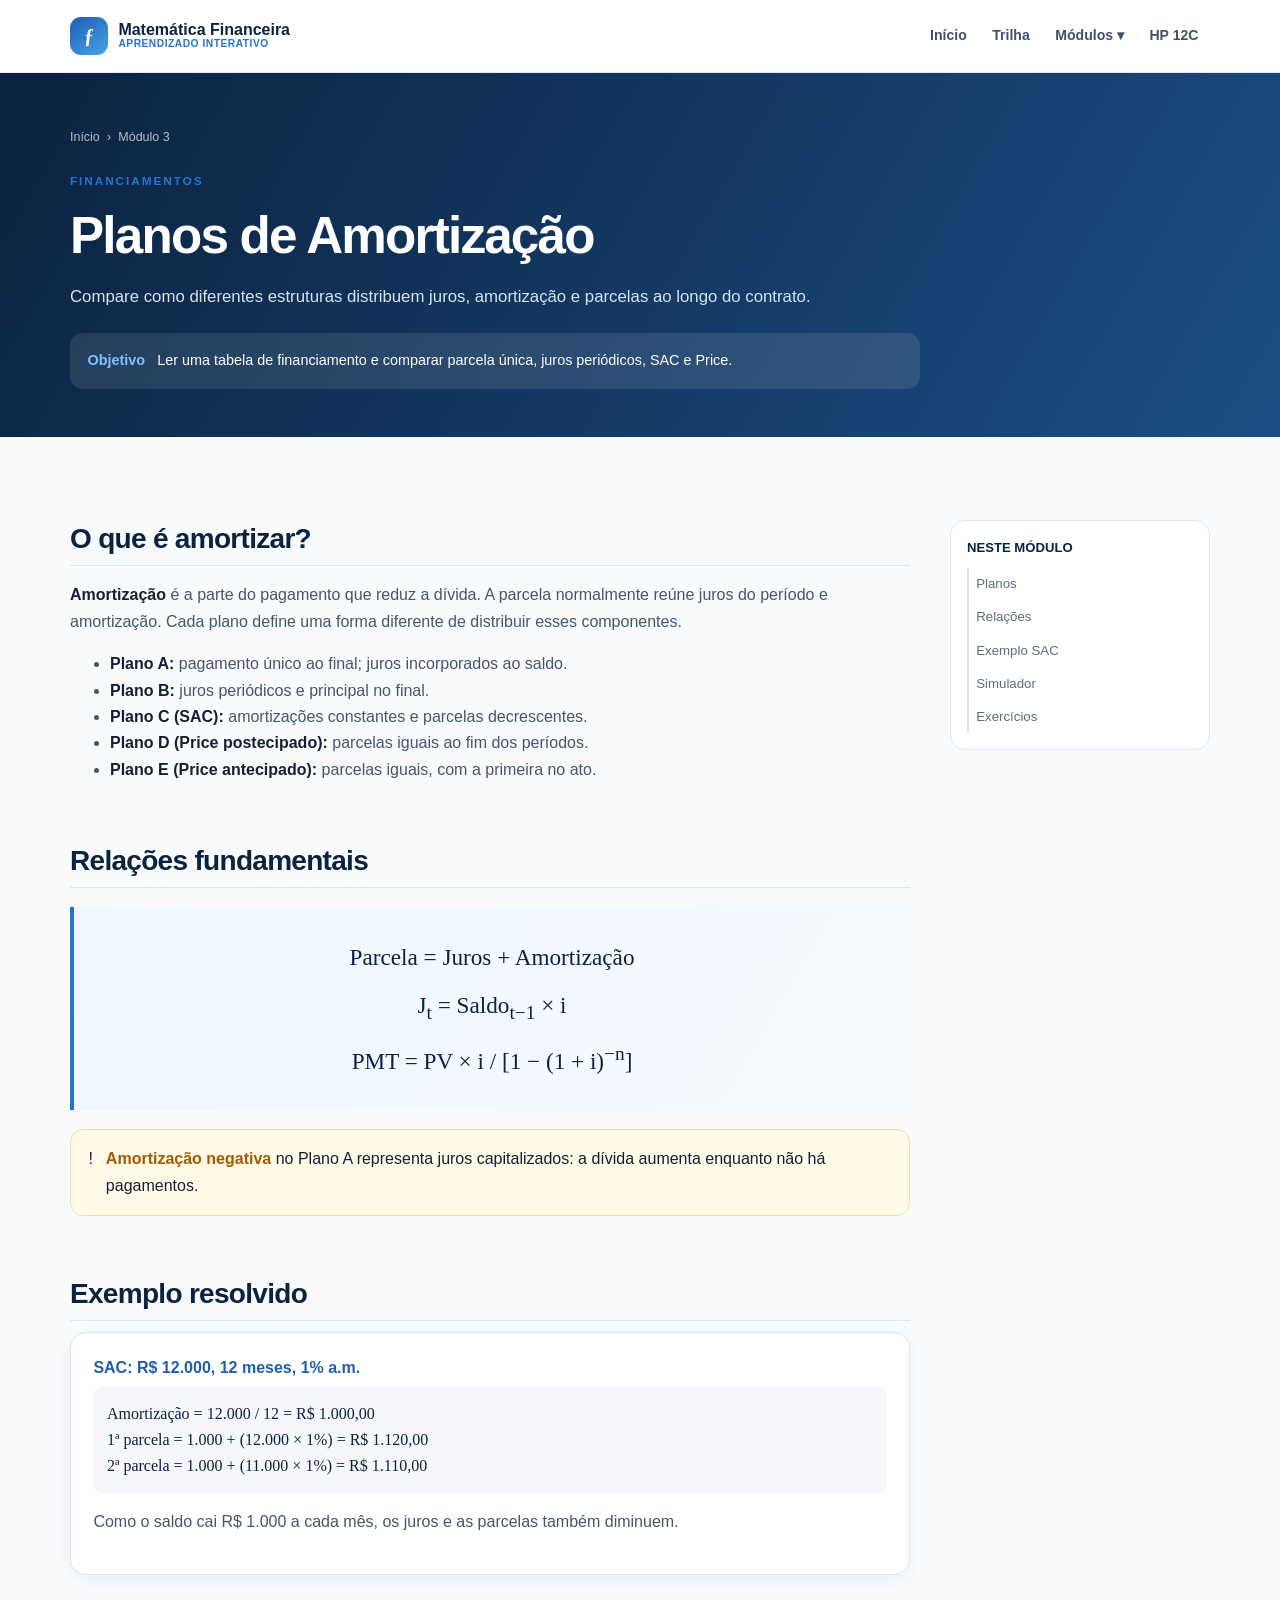
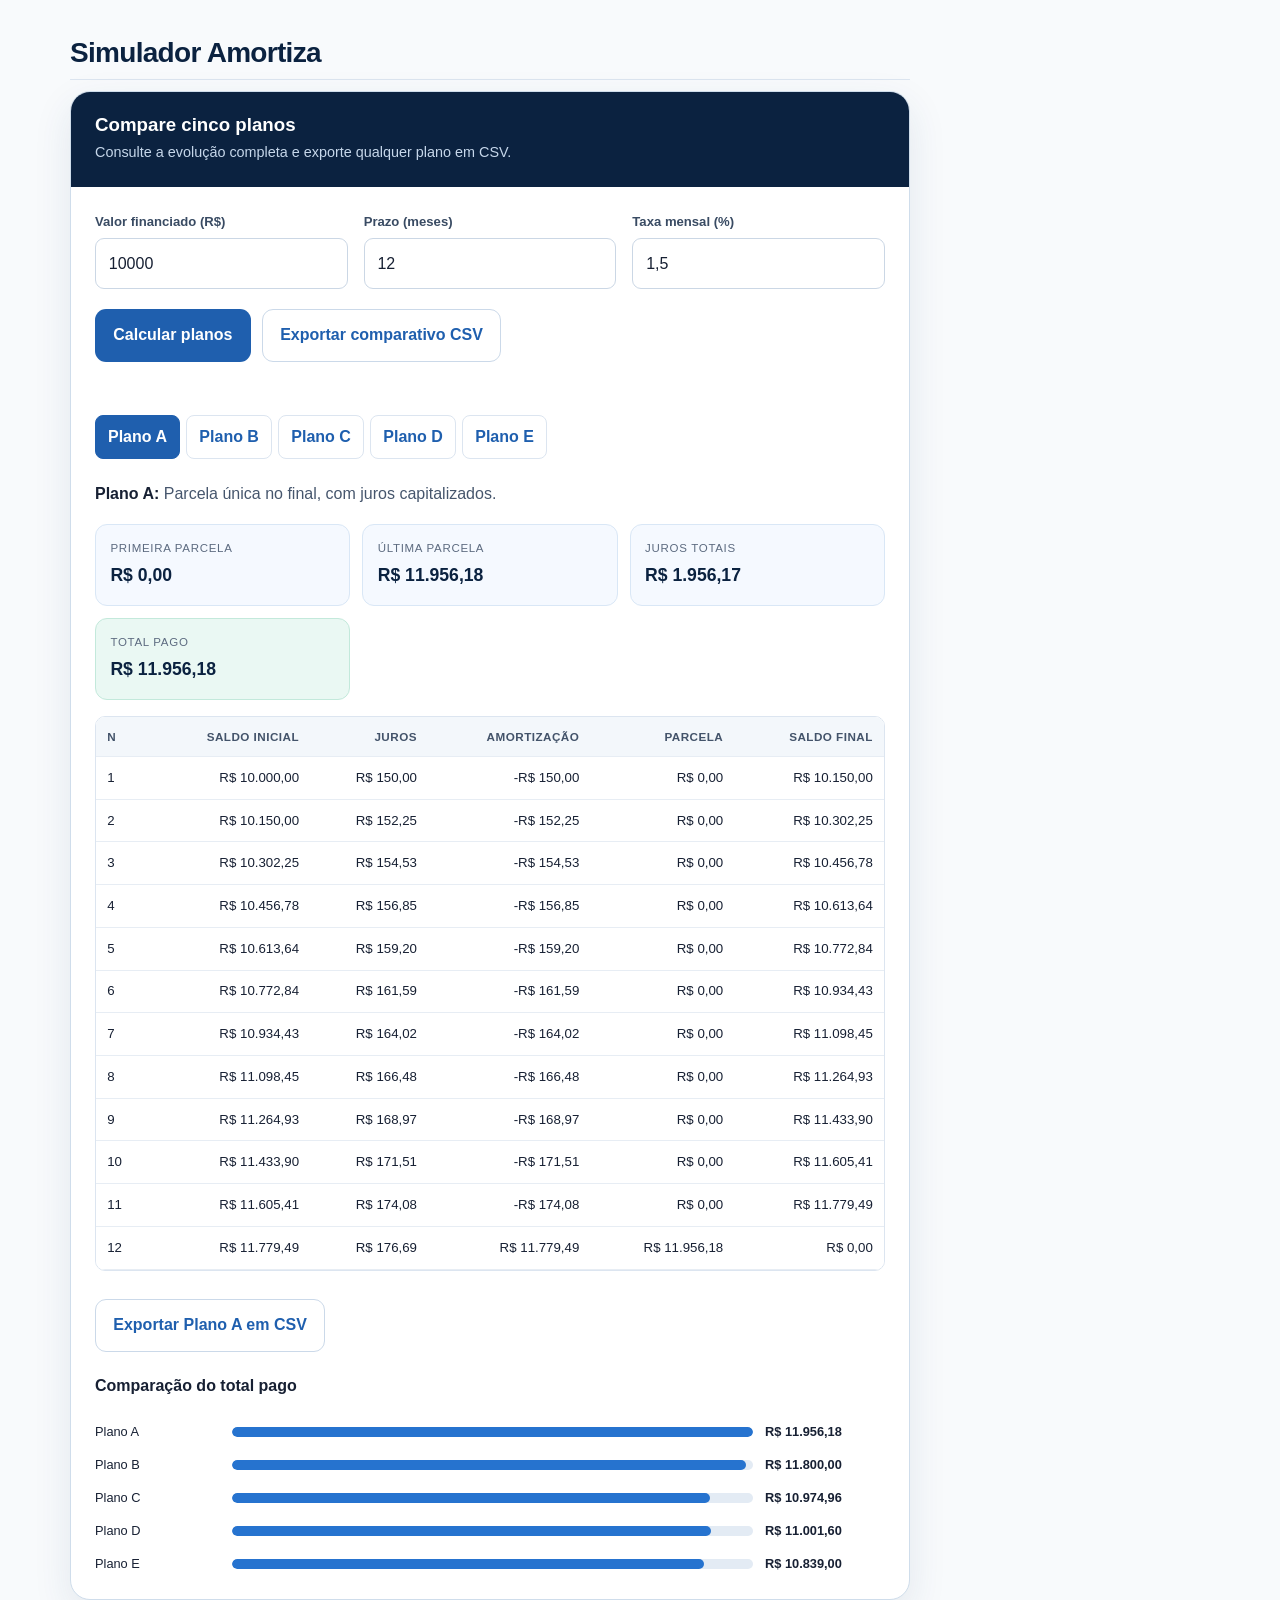
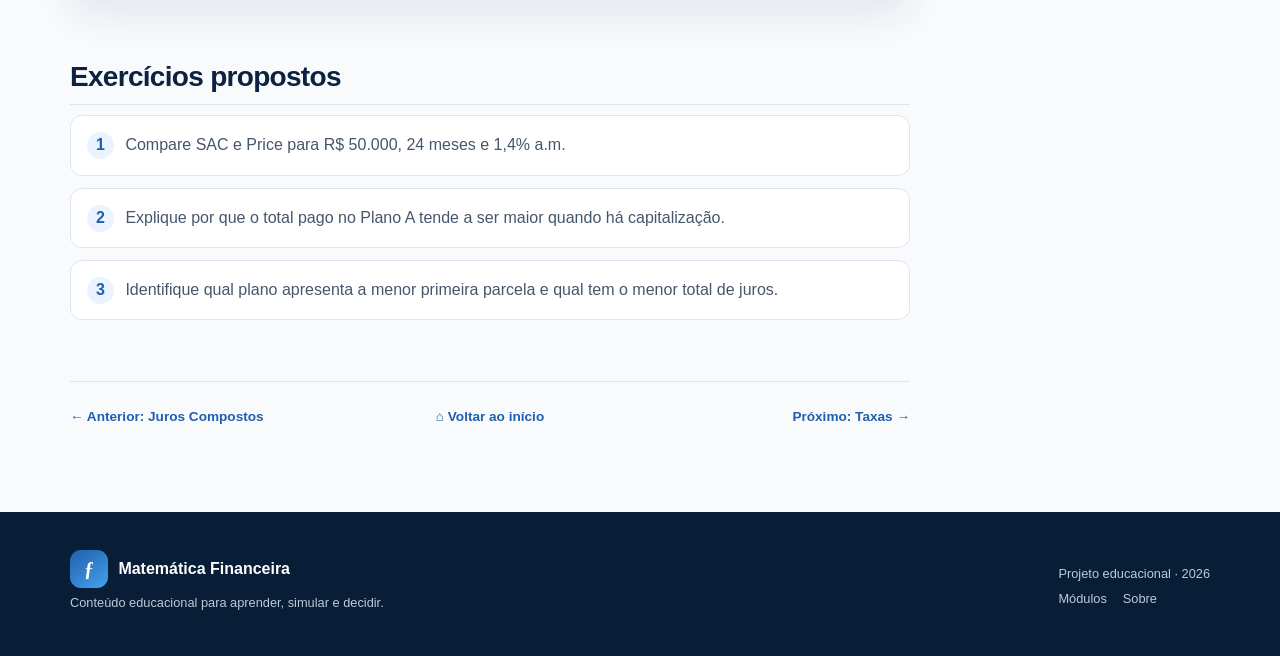
==== pages/amortizacao.html @ b6152cb6 "cria portal interativo de matematica financeira" ====
<!doctype html>
<html lang="pt-BR">
<head><meta charset="utf-8"><meta name="viewport" content="width=device-width,initial-scale=1"><meta name="description" content="Compare cinco planos de amortização e exporte as tabelas."><title>Planos de Amortização | Matemática Financeira</title><link rel="stylesheet" href="../assets/css/styles.css"><script defer src="../assets/js/common.js"></script><script defer src="../assets/js/finance.js"></script><script defer src="../assets/js/simuladores.js"></script></head>
<body data-root=".." data-page="amortizacao"><a class="skip-link" href="#conteudo">Pular para o conteúdo</a><div id="site-header"></div><main id="conteudo">
<header class="page-hero"><div class="container"><div class="breadcrumbs"><a href="../index.html">Início</a><span>›</span>Módulo 3</div><span class="eyebrow">Financiamentos</span><h1>Planos de Amortização</h1><p>Compare como diferentes estruturas distribuem juros, amortização e parcelas ao longo do contrato.</p><div class="objective"><strong>Objetivo</strong><span>Ler uma tabela de financiamento e comparar parcela única, juros periódicos, SAC e Price.</span></div></div></header>
<div class="section"><div class="container lesson-layout"><article class="lesson-content">
<section id="conceito"><h2>O que é amortizar?</h2><p><strong>Amortização</strong> é a parte do pagamento que reduz a dívida. A parcela normalmente reúne juros do período e amortização. Cada plano define uma forma diferente de distribuir esses componentes.</p><ul><li><strong>Plano A:</strong> pagamento único ao final; juros incorporados ao saldo.</li><li><strong>Plano B:</strong> juros periódicos e principal no final.</li><li><strong>Plano C (SAC):</strong> amortizações constantes e parcelas decrescentes.</li><li><strong>Plano D (Price postecipado):</strong> parcelas iguais ao fim dos períodos.</li><li><strong>Plano E (Price antecipado):</strong> parcelas iguais, com a primeira no ato.</li></ul></section>
<section id="formulas"><h2>Relações fundamentais</h2><div class="formula-box"><div class="formula">Parcela = Juros + Amortização</div><div class="formula">J<sub>t</sub> = Saldo<sub>t−1</sub> × i</div><div class="formula">PMT = PV × i / [1 − (1 + i)<sup>−n</sup>]</div></div><div class="callout"><span>!</span><div><strong>Amortização negativa</strong> no Plano A representa juros capitalizados: a dívida aumenta enquanto não há pagamentos.</div></div></section>
<section id="exemplo"><h2>Exemplo resolvido</h2><div class="worked-example"><h3>SAC: R$ 12.000, 12 meses, 1% a.m.</h3><div class="calculation">Amortização = 12.000 / 12 = R$ 1.000,00<br>1ª parcela = 1.000 + (12.000 × 1%) = R$ 1.120,00<br>2ª parcela = 1.000 + (11.000 × 1%) = R$ 1.110,00</div><p>Como o saldo cai R$ 1.000 a cada mês, os juros e as parcelas também diminuem.</p></div></section>
<section id="simulador"><h2>Simulador Amortiza</h2><div class="simulator" data-simulator="amortizacao"><div class="simulator-head"><h3>Compare cinco planos</h3><p>Consulte a evolução completa e exporte qualquer plano em CSV.</p></div><div class="simulator-body"><form class="form-grid cols-3"><div class="field"><label for="valor">Valor financiado (R$)</label><input id="valor" inputmode="decimal" value="10000" required></div><div class="field"><label for="prazo">Prazo (meses)</label><input id="prazo" inputmode="numeric" value="12" required></div><div class="field"><label for="taxa">Taxa mensal (%)</label><input id="taxa" inputmode="decimal" value="1,5" required></div><div class="form-actions"><button class="btn btn-primary" type="submit">Calcular planos</button><button class="btn btn-secondary" id="exportAllPlans" type="button">Exportar comparativo CSV</button></div><div class="error-message" aria-live="assertive"></div></form><div id="planTabs" class="plan-tabs" aria-label="Selecionar plano"></div><div class="result-area" aria-live="polite"></div><div id="planComparison"></div></div></div></section>
<section id="exercicios"><h2>Exercícios propostos</h2><div class="exercises"><div class="exercise"><p>Compare SAC e Price para R$ 50.000, 24 meses e 1,4% a.m.</p></div><div class="exercise"><p>Explique por que o total pago no Plano A tende a ser maior quando há capitalização.</p></div><div class="exercise"><p>Identifique qual plano apresenta a menor primeira parcela e qual tem o menor total de juros.</p></div></div></section>
<nav class="topic-nav"><a href="juros-compostos.html">← Anterior: Juros Compostos</a><a class="home-link" href="../index.html">⌂ Voltar ao início</a><a href="taxas.html">Próximo: Taxas →</a></nav>
</article><aside class="side-index"><strong>NESTE MÓDULO</strong><a href="#conceito">Planos</a><a href="#formulas">Relações</a><a href="#exemplo">Exemplo SAC</a><a href="#simulador">Simulador</a><a href="#exercicios">Exercícios</a></aside></div></div></main><div id="site-footer"></div></body></html>
---- assets/css/styles.css ----
:root {
  --blue-950:#0b2240; --blue-900:#12335d; --blue-700:#1f5fae; --blue-600:#2673cf;
  --blue-500:#3b82d0; --blue-100:#eaf3ff; --blue-50:#f5f9ff; --ink:#172033;
  --muted:#5d6b80; --line:#dce5f0; --white:#fff; --success:#087f5b; --danger:#c0392b;
  --warning:#a15c00; --shadow:0 14px 38px rgba(31,67,110,.10); --radius:18px;
}
*{box-sizing:border-box}
html{scroll-behavior:smooth}
body{margin:0;background:#f8fafc;color:var(--ink);font-family:Inter,ui-sans-serif,-apple-system,BlinkMacSystemFont,"Segoe UI",sans-serif;line-height:1.65}
button,input,select,textarea{font:inherit}
a{color:inherit}
.container{width:min(1140px,calc(100% - 2rem));margin-inline:auto}
.skip-link{position:fixed;left:1rem;top:-5rem;z-index:1000;background:var(--blue-950);color:#fff;padding:.7rem 1rem;border-radius:8px}
.skip-link:focus{top:1rem}
.site-header{position:sticky;top:0;z-index:100;background:rgba(255,255,255,.96);backdrop-filter:blur(14px);border-bottom:1px solid rgba(220,229,240,.85)}
.nav-wrap{min-height:72px;display:flex;align-items:center;gap:1.5rem}
.brand{display:flex;align-items:center;gap:.65rem;text-decoration:none;font-weight:800;color:var(--blue-950);line-height:1.05;white-space:nowrap}
.brand-mark{display:grid;place-items:center;width:38px;height:38px;border-radius:11px;background:linear-gradient(145deg,var(--blue-700),#45a2ed);color:#fff;font-family:Georgia,serif;font-size:1.25rem}
.brand small{display:block;color:var(--blue-600);font-weight:600;font-size:.64rem;letter-spacing:.05em}
.main-nav{display:flex;align-items:center;gap:.15rem;margin-left:auto}
.main-nav a,.nav-dropdown>button{border:0;background:none;text-decoration:none;padding:.62rem .72rem;border-radius:9px;color:#40516a;font-weight:600;font-size:.88rem;cursor:pointer}
.main-nav a:hover,.main-nav a[aria-current="page"],.nav-dropdown>button:hover{background:var(--blue-50);color:var(--blue-700)}
.nav-dropdown{position:relative}
.dropdown-menu{display:none;position:absolute;right:0;top:calc(100% + .4rem);width:290px;padding:.5rem;background:#fff;border:1px solid var(--line);border-radius:14px;box-shadow:var(--shadow)}
.nav-dropdown.open .dropdown-menu{display:grid}
.dropdown-menu a{padding:.55rem .7rem}
.nav-toggle{display:none;margin-left:auto;border:1px solid var(--line);background:#fff;border-radius:10px;padding:.45rem .65rem;font-size:1.2rem}
.home-hero{overflow:hidden;background:linear-gradient(120deg,#f7fbff 0%,#edf5ff 55%,#e7f2ff 100%);padding:6.2rem 0 5.4rem;border-bottom:1px solid var(--line)}
.hero-grid{display:grid;grid-template-columns:1.08fr .92fr;gap:5rem;align-items:center}
.eyebrow{display:inline-block;color:var(--blue-600);font-size:.74rem;letter-spacing:.16em;text-transform:uppercase;font-weight:800;margin-bottom:.7rem}
h1,h2,h3{color:var(--blue-950);line-height:1.18}
h1{font-size:clamp(2.5rem,5vw,4.4rem);letter-spacing:-.045em;margin:.2rem 0 1.25rem}
h1 span{color:var(--blue-600)}
h2{font-size:clamp(1.8rem,3vw,2.6rem);letter-spacing:-.025em;margin:.1rem 0 .65rem}
h3{margin:.25rem 0 .55rem}
.lead{font-size:1.16rem;color:var(--muted);max-width:650px}
.button-row{display:flex;gap:.75rem;flex-wrap:wrap;margin-top:1.8rem}
.btn{display:inline-flex;align-items:center;justify-content:center;gap:.5rem;border:1px solid transparent;border-radius:11px;padding:.76rem 1.08rem;font-weight:750;text-decoration:none;cursor:pointer;transition:.18s ease}
.btn:hover{transform:translateY(-1px);box-shadow:0 8px 20px rgba(22,71,128,.14)}
.btn:focus-visible,input:focus-visible,select:focus-visible,textarea:focus-visible,button:focus-visible,a:focus-visible{outline:3px solid rgba(38,115,207,.28);outline-offset:2px}
.btn-primary{background:var(--blue-700);color:#fff}.btn-primary:hover{background:var(--blue-900)}
.btn-secondary{background:#fff;color:var(--blue-700);border-color:#cbd9e9}
.btn-ghost{color:var(--blue-700);background:transparent;border-color:var(--line)}
.btn-danger{color:var(--danger);background:#fff;border-color:#efc9c5}
.hero-stats{display:flex;gap:2.5rem;margin-top:2.4rem}
.hero-stats div{display:grid}.hero-stats strong{color:var(--blue-950);font-size:1.3rem}.hero-stats span{color:var(--muted);font-size:.8rem}
.hero-visual{position:relative;min-height:360px;display:grid;place-items:center}
.chart-card{width:min(420px,92%);height:275px;background:rgba(255,255,255,.9);padding:1.4rem;border:1px solid #d7e5f5;border-radius:24px;box-shadow:0 28px 65px rgba(32,84,145,.18);transform:rotate(-1deg)}
.chart-head{display:flex;justify-content:space-between;font-weight:700;color:var(--blue-950)}
.badge{color:var(--success);background:#e7f8f2;border-radius:99px;padding:.2rem .55rem;font-size:.75rem}
.chart-bars{height:175px;display:flex;align-items:end;justify-content:space-around;border-bottom:1px solid var(--line);margin-top:1rem;background:repeating-linear-gradient(to top,transparent 0,transparent 43px,#e8eef5 44px)}
.chart-bars i{display:block;width:10%;background:linear-gradient(to top,var(--blue-700),#67b2ed);border-radius:6px 6px 0 0}
.chart-labels{display:flex;justify-content:space-between;color:var(--muted);font-size:.75rem;margin-top:.45rem}
.formula-float{position:absolute;z-index:2;background:var(--blue-950);color:#fff;padding:.75rem 1rem;border-radius:12px;box-shadow:var(--shadow);font-family:Georgia,serif}
.formula-a{right:-1rem;top:1rem}.formula-b{left:-1rem;bottom:.6rem;background:#fff;color:var(--blue-950);border:1px solid var(--line)}
.section{padding:5.2rem 0}
.section-heading{max-width:690px;margin-bottom:2rem}.section-heading>p{color:var(--muted);margin-top:.4rem}
.module-grid{display:grid;grid-template-columns:repeat(3,1fr);gap:1.15rem}
.module-card{position:relative;background:#fff;border:1px solid var(--line);border-radius:var(--radius);padding:1.45rem;box-shadow:0 3px 12px rgba(20,48,81,.04);transition:.2s ease;min-height:250px;display:flex;flex-direction:column}
.module-card:hover{transform:translateY(-4px);border-color:#b9d1ed;box-shadow:var(--shadow)}
.module-number{position:absolute;right:1.2rem;top:1.15rem;color:#b3c0cf;font-size:.78rem;font-weight:800}
.module-icon{display:grid;place-items:center;width:44px;height:44px;border-radius:12px;background:var(--blue-100);color:var(--blue-700);font-weight:800;font-size:1.05rem;margin-bottom:.9rem}
.module-card p{color:var(--muted);font-size:.91rem;margin:0 0 1.2rem}
.module-card a{margin-top:auto;text-decoration:none;color:var(--blue-700);font-size:.88rem;font-weight:750}
.module-card a span{transition:.15s}.module-card:hover a span{margin-left:.3rem}
.module-card-featured{background:linear-gradient(145deg,var(--blue-950),#1d4b80);border:0}.module-card-featured h3,.module-card-featured p,.module-card-featured a{color:#fff}.module-card-featured p{opacity:.78}.module-card-featured .module-icon{background:rgba(255,255,255,.14);color:#fff}
.learning-strip{background:var(--blue-950);color:#fff;padding:3.4rem 0}.learning-strip h2{color:#fff}.strip-grid{display:grid;grid-template-columns:.7fr 1.3fr;gap:3rem;align-items:center}
.steps{display:grid;grid-template-columns:repeat(3,1fr);gap:1rem;padding:0;margin:0;list-style:none}
.steps li{display:flex;align-items:center;gap:.75rem}.steps li>span{display:grid;place-items:center;flex:0 0 38px;height:38px;border-radius:50%;background:rgba(255,255,255,.12);color:#72baff;font-weight:800}.steps div{display:grid}.steps small{opacity:.65}
.page-hero{background:linear-gradient(120deg,var(--blue-950),#1b4e84);color:#fff;padding:3.4rem 0 3rem}
.breadcrumbs{font-size:.78rem;opacity:.7;margin-bottom:1.2rem}.breadcrumbs a{text-decoration:none}.breadcrumbs span{margin:0 .45rem}
.page-hero h1{color:#fff;font-size:clamp(2.2rem,4vw,3.35rem);margin:.2rem 0 .85rem;letter-spacing:-.035em}
.page-hero p{max-width:760px;color:#d5e4f4;font-size:1.05rem}
.objective{display:flex;gap:.75rem;align-items:flex-start;margin-top:1.4rem;padding:1rem 1.1rem;border-radius:13px;background:rgba(255,255,255,.1);max-width:850px;font-size:.9rem}.objective strong{color:#7ec0ff;white-space:nowrap}
.lesson-layout{display:grid;grid-template-columns:minmax(0,1fr) 260px;gap:2.5rem;align-items:start}
.lesson-content{min-width:0}.lesson-content>section{scroll-margin-top:96px;margin-bottom:3.8rem}
.lesson-content h2{font-size:1.75rem;border-bottom:1px solid var(--line);padding-bottom:.65rem}
.lesson-content p,.lesson-content li{color:#46566d}
.lesson-content strong{color:var(--ink)}
.side-index{position:sticky;top:96px;background:#fff;border:1px solid var(--line);border-radius:15px;padding:1rem}
.side-index strong{display:block;color:var(--blue-950);font-size:.82rem;margin-bottom:.55rem}.side-index a{display:block;text-decoration:none;color:var(--muted);font-size:.83rem;padding:.35rem .45rem;border-left:2px solid var(--line)}.side-index a:hover{color:var(--blue-700);border-left-color:var(--blue-600)}
.formula-box{background:linear-gradient(120deg,#eef6ff,#f8fbff);border-left:4px solid var(--blue-600);border-radius:0 14px 14px 0;padding:1.3rem 1.5rem;margin:1.2rem 0}
.formula{font-family:Cambria,Georgia,serif;color:var(--blue-950);font-size:1.45rem;text-align:center;margin:.6rem 0}
.formula-legend{font-size:.86rem;color:var(--muted);display:flex;gap:1rem;justify-content:center;flex-wrap:wrap}
.callout{display:flex;gap:.8rem;background:#fff9e8;border:1px solid #f0dfa9;border-radius:13px;padding:1rem 1.1rem;margin:1.2rem 0}.callout.info{background:#edf7ff;border-color:#c6e2f7}.callout strong{color:var(--warning)}
.worked-example{background:#fff;border:1px solid var(--line);border-radius:16px;padding:1.4rem;box-shadow:0 4px 16px rgba(29,58,92,.05)}
.worked-example h3{font-size:1rem;color:var(--blue-700)}.calculation{font-family:Cambria,Georgia,serif;background:#f5f7fa;padding:.85rem;border-radius:9px;color:var(--blue-950)}
.simulator{background:#fff;border:1px solid #cfddeb;border-radius:20px;box-shadow:var(--shadow);overflow:hidden}
.simulator-head{padding:1.4rem 1.5rem;background:var(--blue-950);color:#fff}.simulator-head h3{color:#fff;margin:0}.simulator-head p{color:#c6d7ea;margin:.3rem 0 0;font-size:.9rem}
.simulator-body{padding:1.5rem}
.form-grid{display:grid;grid-template-columns:repeat(2,minmax(0,1fr));gap:1rem}
.form-grid.cols-3{grid-template-columns:repeat(3,minmax(0,1fr))}
.field{display:grid;gap:.35rem}.field.full{grid-column:1/-1}.field label,.field>span{font-size:.82rem;font-weight:700;color:#394b63}
.field input,.field select,.field textarea{width:100%;border:1px solid #cbd7e5;border-radius:9px;padding:.7rem .8rem;background:#fff;color:var(--ink)}
.field input:focus,.field select:focus,.field textarea:focus{border-color:var(--blue-600)}
.field small{font-size:.74rem;color:var(--muted)}
.form-actions{grid-column:1/-1;display:flex;gap:.7rem;align-items:center;margin-top:.25rem}
.error-message{color:var(--danger);font-size:.85rem;font-weight:600;min-height:1.3em}
.result-area{margin-top:1.4rem}.result-area:empty{display:none}
.result-grid{display:grid;grid-template-columns:repeat(3,1fr);gap:.75rem}
.result-card{background:var(--blue-50);border:1px solid #d9e7f6;border-radius:12px;padding:.9rem}.result-card span{display:block;color:var(--muted);font-size:.72rem;text-transform:uppercase;letter-spacing:.06em}.result-card strong{display:block;color:var(--blue-950);font-size:1.1rem;margin-top:.2rem}
.result-card.success{background:#eaf8f3;border-color:#c3e9db}.result-card.danger{background:#fff0ef;border-color:#efcfcb}
.table-wrap{overflow-x:auto;margin-top:1rem;border:1px solid var(--line);border-radius:10px}
table{width:100%;border-collapse:collapse;min-width:610px;background:#fff;font-size:.83rem}th,td{padding:.62rem .7rem;border-bottom:1px solid #e7edf4;text-align:right;white-space:nowrap}th{background:#f3f7fb;color:#43536a;font-size:.73rem;text-transform:uppercase;letter-spacing:.04em}th:first-child,td:first-child{text-align:left}tbody tr:hover{background:#fafcff}
.comparison-bars{display:grid;gap:.75rem;margin-top:1rem}.bar-row{display:grid;grid-template-columns:125px 1fr 120px;gap:.75rem;align-items:center;font-size:.8rem}.bar-track{height:10px;border-radius:99px;background:#e3ebf4;overflow:hidden}.bar-fill{height:100%;background:var(--blue-600);border-radius:99px}
.dynamic-list{display:grid;gap:.65rem}.dynamic-row{display:grid;grid-template-columns:1fr 1fr auto;gap:.55rem;align-items:end}.dynamic-row .btn{padding:.58rem .75rem}
.flow-columns{display:grid;grid-template-columns:1fr 1fr;gap:1rem}.flow-box{border:1px solid var(--line);padding:1rem;border-radius:12px}.flow-box h4{margin:0 0 .7rem;color:var(--blue-950)}
.exercises{display:grid;gap:.75rem;counter-reset:exercise}.exercise{position:relative;background:#fff;border:1px solid var(--line);border-radius:12px;padding:1rem 1rem 1rem 3.4rem}.exercise:before{counter-increment:exercise;content:counter(exercise);position:absolute;left:1rem;top:1rem;display:grid;place-items:center;width:27px;height:27px;border-radius:50%;background:var(--blue-100);color:var(--blue-700);font-weight:800}.exercise p{margin:0}
.topic-nav{display:grid;grid-template-columns:1fr auto 1fr;align-items:center;gap:.75rem;border-top:1px solid var(--line);padding-top:1.5rem}.topic-nav a{text-decoration:none;color:var(--blue-700);font-weight:700;font-size:.85rem}.topic-nav a:last-child{text-align:right}
.site-footer{background:#081d36;color:#bdcada;padding:2.4rem 0}.footer-grid{display:flex;justify-content:space-between;gap:2rem;align-items:center}.footer-grid p{font-size:.8rem;margin:.25rem 0}.footer-links{display:flex;gap:1rem}.footer-links a{font-size:.8rem;text-decoration:none}
.plan-tabs{display:flex;gap:.4rem;flex-wrap:wrap;margin:1.2rem 0}.plan-tabs button{border:1px solid var(--line);background:#fff;color:var(--blue-700);padding:.5rem .75rem;border-radius:8px;font-weight:700;cursor:pointer}.plan-tabs button.active{background:var(--blue-700);color:#fff;border-color:var(--blue-700)}
.hp-shell{background:#292a2d;border:8px solid #1e1f22;border-radius:22px;padding:1.2rem;max-width:690px;margin:auto;box-shadow:0 20px 50px rgba(0,0,0,.25)}
.hp-brand{display:flex;justify-content:space-between;color:#d8d8d8;margin-bottom:.7rem;font-weight:800}.hp-brand span:last-child{color:#dbb544}
.hp-display{background:#cbd2aa;border:5px inset #7d8466;border-radius:7px;padding:.55rem .7rem;text-align:right;font-family:"Courier New",monospace;font-size:2rem;color:#182016;min-height:64px;overflow:hidden}
.hp-status{font-size:.68rem;min-height:1rem;text-align:left}
.hp-registers{display:grid;grid-template-columns:repeat(5,1fr);gap:.35rem;margin:.75rem 0;color:#fff;font-size:.7rem}.hp-registers div{background:#191a1c;border-radius:5px;padding:.35rem;text-align:center}.hp-registers strong{display:block;color:#e5c65e;overflow:hidden}
.hp-keys{display:grid;grid-template-columns:repeat(10,1fr);gap:.48rem}.hp-key{min-height:43px;border:0;border-radius:6px;background:#e9e9e5;color:#161616;box-shadow:0 3px 0 #92928f;font-weight:800;cursor:pointer}.hp-key:active{transform:translateY(2px);box-shadow:0 1px 0 #777}.hp-key.dark{background:#3f4145;color:#fff;box-shadow:0 3px 0 #111}.hp-key.gold{background:#d8b443}.hp-key.blue{background:#5b95b7;color:#fff}.hp-key.wide{grid-column:span 2}.hp-key small{display:block;font-size:.55rem}
.hp-help{font-size:.78rem;color:var(--muted);margin-top:.7rem;text-align:center}
@media(max-width:960px){.main-nav{display:none;position:absolute;left:1rem;right:1rem;top:68px;background:#fff;border:1px solid var(--line);border-radius:12px;padding:.6rem;box-shadow:var(--shadow);align-items:stretch;flex-direction:column}.main-nav.open{display:flex}.nav-toggle{display:block}.nav-dropdown>button{text-align:left;width:100%}.dropdown-menu{position:static;width:auto;box-shadow:none;margin-top:.3rem}.hero-grid{grid-template-columns:1fr;gap:3rem}.hero-visual{min-height:300px}.module-grid{grid-template-columns:repeat(2,1fr)}.lesson-layout{grid-template-columns:1fr}.side-index{display:none}.strip-grid{grid-template-columns:1fr}.steps{margin-top:.5rem}}
@media(max-width:680px){.home-hero{padding:4rem 0}.hero-visual{display:none}.hero-stats{gap:1.4rem}.module-grid{grid-template-columns:1fr}.section{padding:3.6rem 0}.steps{grid-template-columns:1fr}.form-grid,.form-grid.cols-3,.result-grid,.flow-columns{grid-template-columns:1fr}.dynamic-row{grid-template-columns:1fr 1fr}.dynamic-row .btn{grid-column:1/-1}.topic-nav{grid-template-columns:1fr 1fr}.topic-nav .home-link{grid-column:1/-1;grid-row:1;text-align:center}.bar-row{grid-template-columns:95px 1fr}.bar-row strong{grid-column:2}.footer-grid{align-items:flex-start;flex-direction:column}.hp-shell{padding:.7rem}.hp-keys{grid-template-columns:repeat(5,1fr)}.hp-registers{grid-template-columns:repeat(5,1fr)}.formula-a,.formula-b{display:none}}
@media(prefers-reduced-motion:reduce){*{scroll-behavior:auto!important;transition:none!important}}
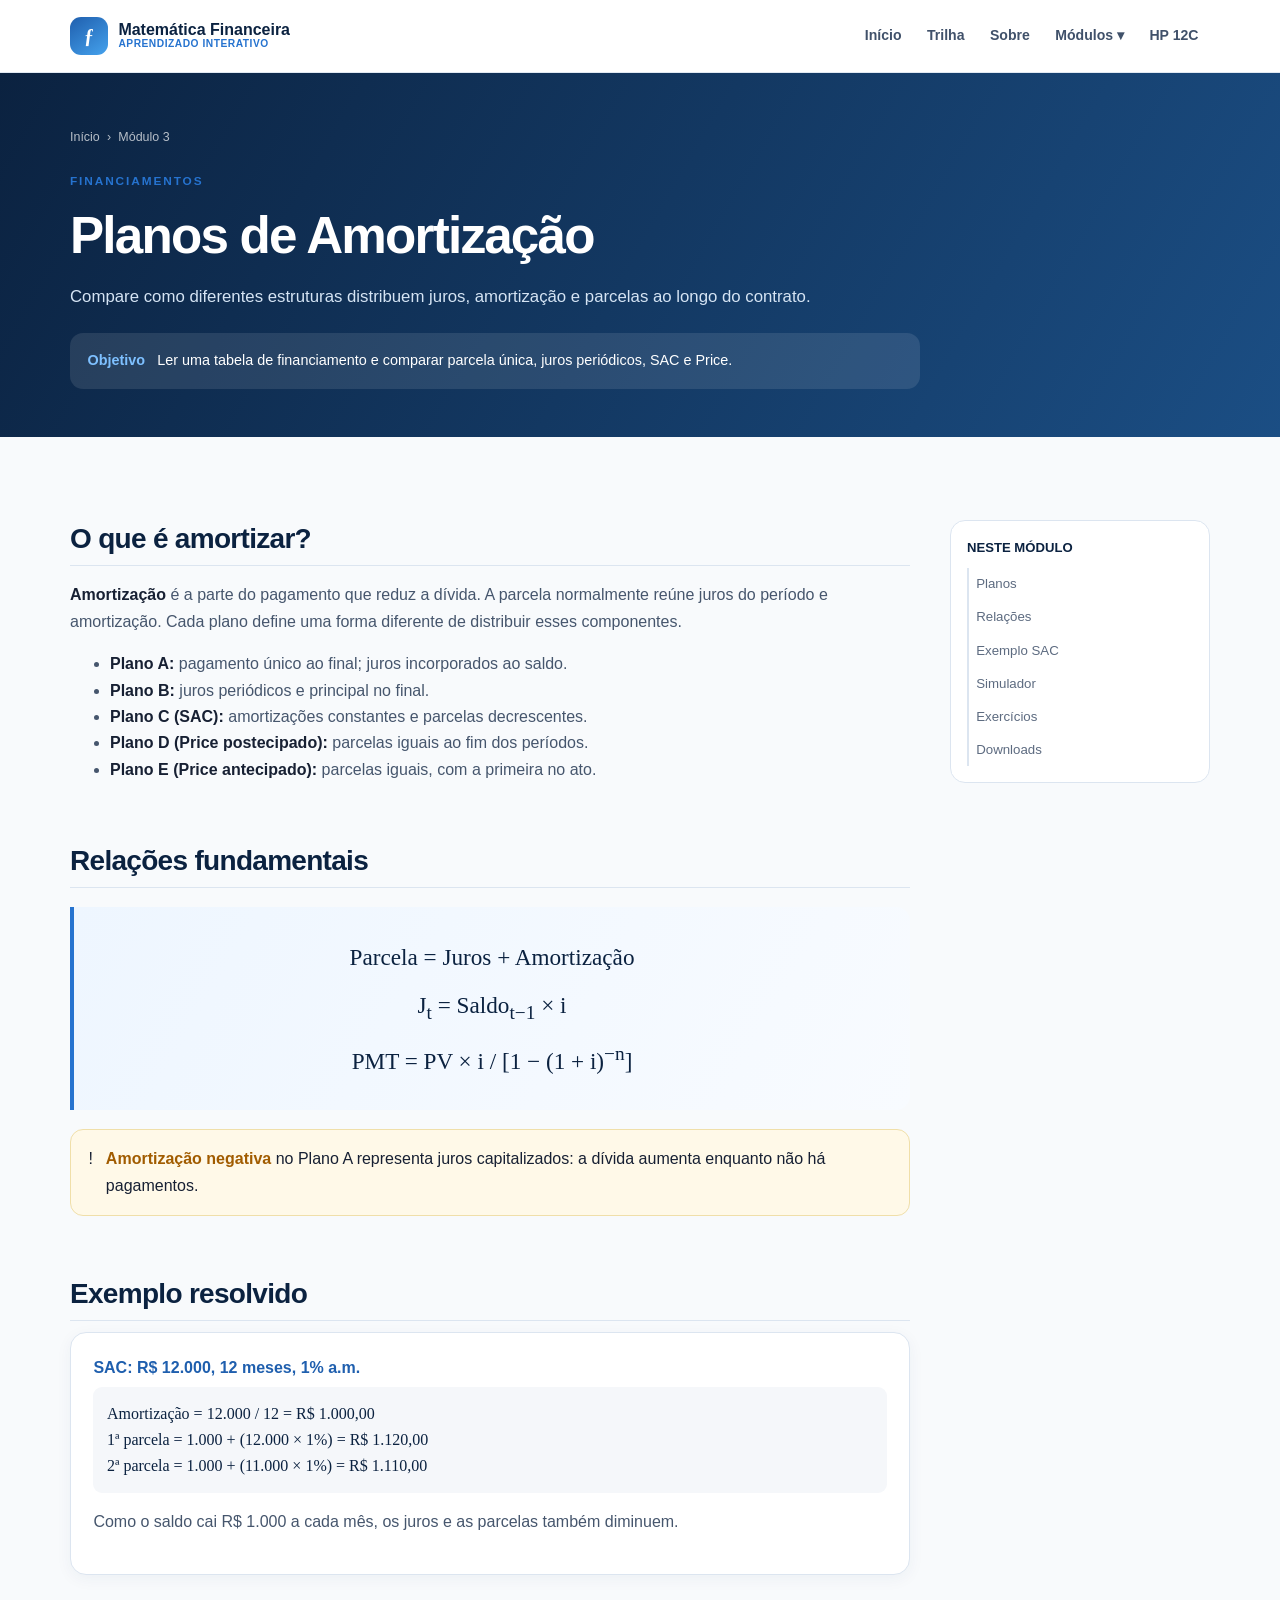
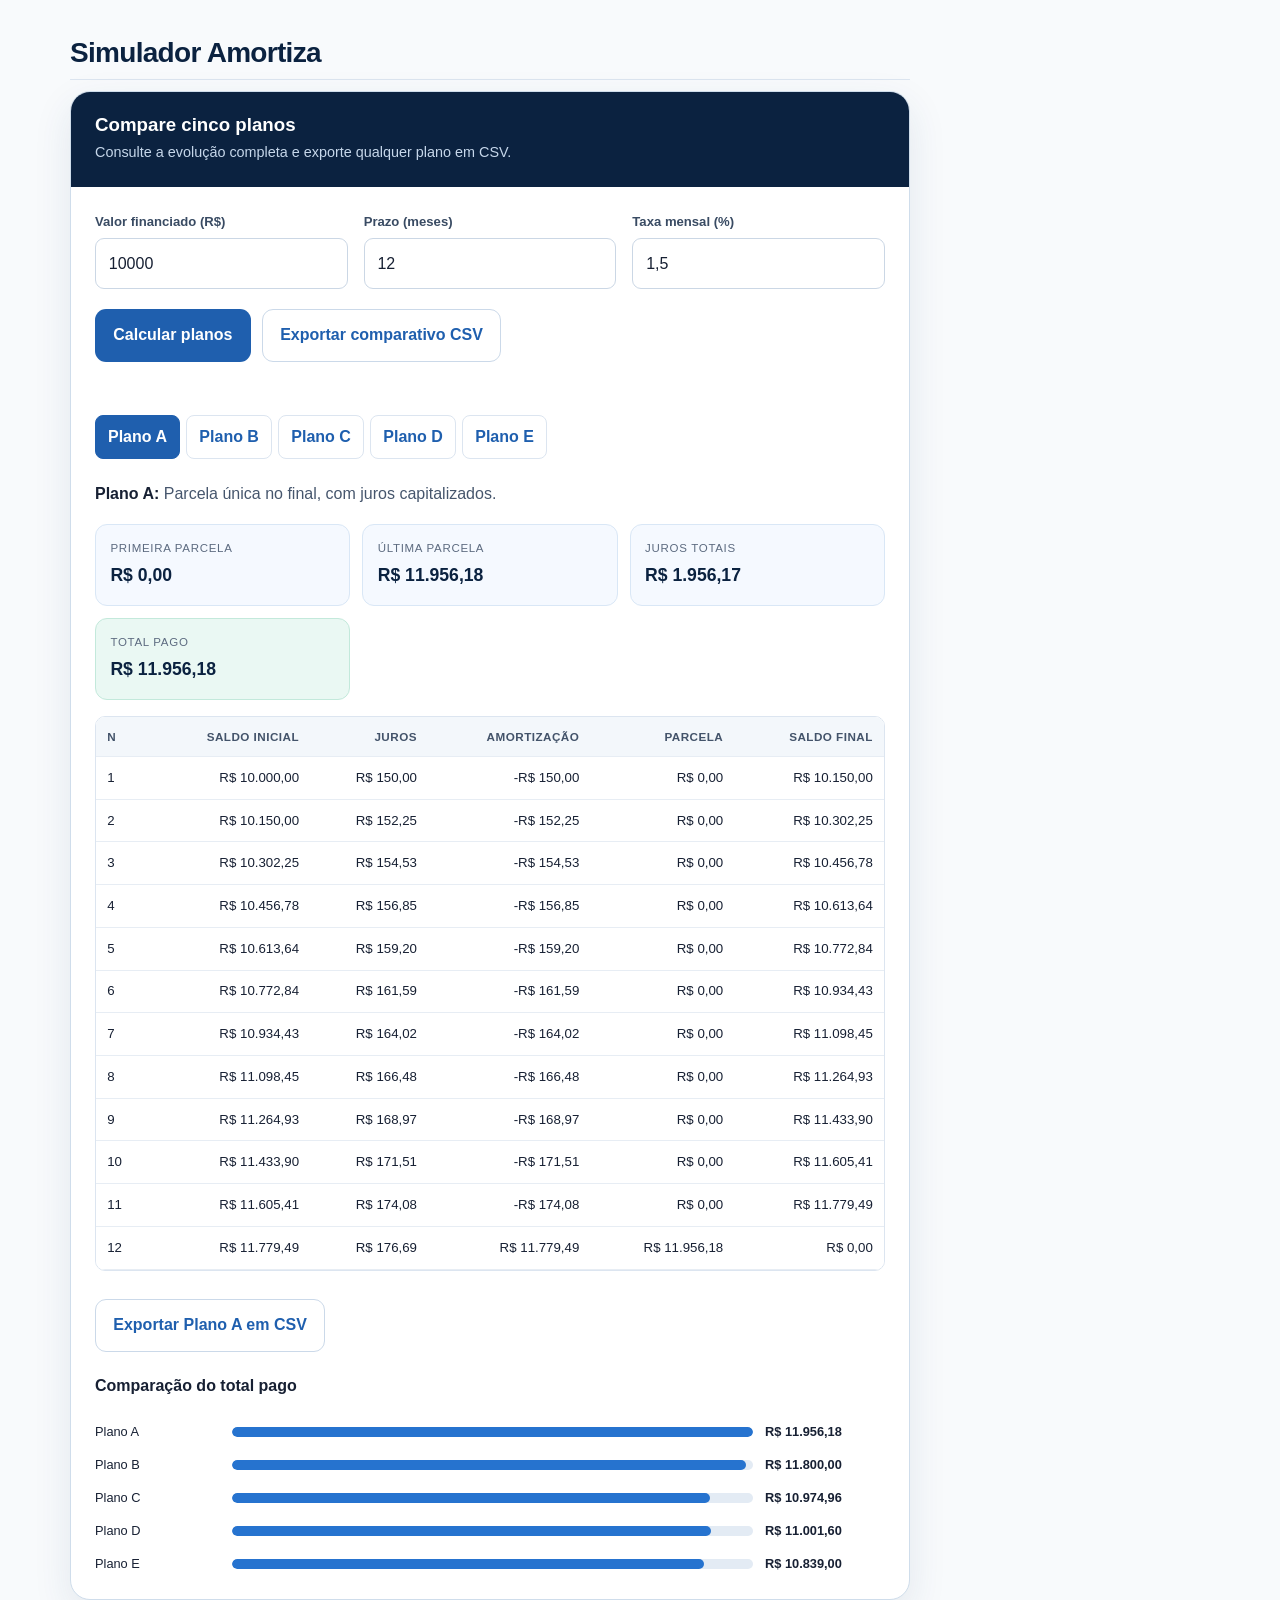
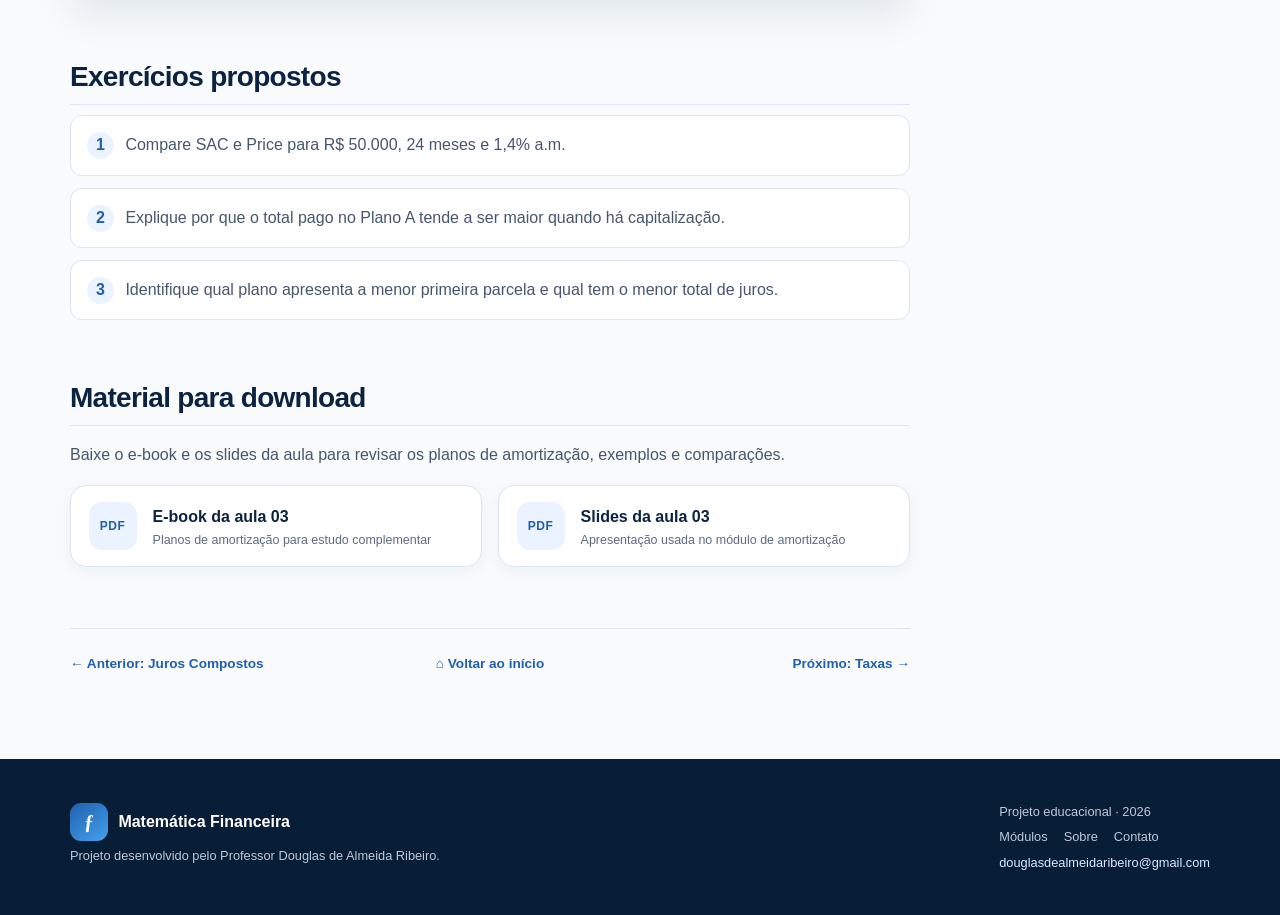
==== commit 0e00d4f0: "add materiais de amortizacao" ====
--- a/pages/amortizacao.html
+++ b/pages/amortizacao.html
@@ -9,5 +9,6 @@
 <section id="exemplo"><h2>Exemplo resolvido</h2><div class="worked-example"><h3>SAC: R$ 12.000, 12 meses, 1% a.m.</h3><div class="calculation">Amortização = 12.000 / 12 = R$ 1.000,00<br>1ª parcela = 1.000 + (12.000 × 1%) = R$ 1.120,00<br>2ª parcela = 1.000 + (11.000 × 1%) = R$ 1.110,00</div><p>Como o saldo cai R$ 1.000 a cada mês, os juros e as parcelas também diminuem.</p></div></section>
 <section id="simulador"><h2>Simulador Amortiza</h2><div class="simulator" data-simulator="amortizacao"><div class="simulator-head"><h3>Compare cinco planos</h3><p>Consulte a evolução completa e exporte qualquer plano em CSV.</p></div><div class="simulator-body"><form class="form-grid cols-3"><div class="field"><label for="valor">Valor financiado (R$)</label><input id="valor" inputmode="decimal" value="10000" required></div><div class="field"><label for="prazo">Prazo (meses)</label><input id="prazo" inputmode="numeric" value="12" required></div><div class="field"><label for="taxa">Taxa mensal (%)</label><input id="taxa" inputmode="decimal" value="1,5" required></div><div class="form-actions"><button class="btn btn-primary" type="submit">Calcular planos</button><button class="btn btn-secondary" id="exportAllPlans" type="button">Exportar comparativo CSV</button></div><div class="error-message" aria-live="assertive"></div></form><div id="planTabs" class="plan-tabs" aria-label="Selecionar plano"></div><div class="result-area" aria-live="polite"></div><div id="planComparison"></div></div></div></section>
 <section id="exercicios"><h2>Exercícios propostos</h2><div class="exercises"><div class="exercise"><p>Compare SAC e Price para R$ 50.000, 24 meses e 1,4% a.m.</p></div><div class="exercise"><p>Explique por que o total pago no Plano A tende a ser maior quando há capitalização.</p></div><div class="exercise"><p>Identifique qual plano apresenta a menor primeira parcela e qual tem o menor total de juros.</p></div></div></section>
+<section id="materiais"><h2>Material para download</h2><p>Baixe o e-book e os slides da aula para revisar os planos de amortização, exemplos e comparações.</p><div class="download-grid"><a class="download-card" href="../assets/downloads/amortizacao/ebook-aula-03-planos-de-amortizacao.pdf" download><span class="download-icon" aria-hidden="true">PDF</span><div><strong>E-book da aula 03</strong><small>Planos de amortização para estudo complementar</small></div></a><a class="download-card" href="../assets/downloads/amortizacao/slides-aula-03-planos-de-amortizacao.pdf" download><span class="download-icon" aria-hidden="true">PDF</span><div><strong>Slides da aula 03</strong><small>Apresentação usada no módulo de amortização</small></div></a></div></section>
 <nav class="topic-nav"><a href="juros-compostos.html">← Anterior: Juros Compostos</a><a class="home-link" href="../index.html">⌂ Voltar ao início</a><a href="taxas.html">Próximo: Taxas →</a></nav>
-</article><aside class="side-index"><strong>NESTE MÓDULO</strong><a href="#conceito">Planos</a><a href="#formulas">Relações</a><a href="#exemplo">Exemplo SAC</a><a href="#simulador">Simulador</a><a href="#exercicios">Exercícios</a></aside></div></div></main><div id="site-footer"></div></body></html>
+</article><aside class="side-index"><strong>NESTE MÓDULO</strong><a href="#conceito">Planos</a><a href="#formulas">Relações</a><a href="#exemplo">Exemplo SAC</a><a href="#simulador">Simulador</a><a href="#exercicios">Exercícios</a><a href="#materiais">Downloads</a></aside></div></div></main><div id="site-footer"></div></body></html>
--- a/assets/css/styles.css
+++ b/assets/css/styles.css
@@ -67,6 +67,7 @@
 .learning-strip{background:var(--blue-950);color:#fff;padding:3.4rem 0}.learning-strip h2{color:#fff}.strip-grid{display:grid;grid-template-columns:.7fr 1.3fr;gap:3rem;align-items:center}
 .steps{display:grid;grid-template-columns:repeat(3,1fr);gap:1rem;padding:0;margin:0;list-style:none}
 .steps li{display:flex;align-items:center;gap:.75rem}.steps li>span{display:grid;place-items:center;flex:0 0 38px;height:38px;border-radius:50%;background:rgba(255,255,255,.12);color:#72baff;font-weight:800}.steps div{display:grid}.steps small{opacity:.65}
+.about-section{padding:4.5rem 0;background:#f8fafc;scroll-margin-top:80px}.about-card{display:grid;grid-template-columns:auto minmax(0,1fr) auto;gap:1.5rem;align-items:center;background:#fff;border:1px solid var(--line);border-radius:22px;padding:2rem;box-shadow:var(--shadow)}.about-mark{display:grid;place-items:center;width:74px;height:74px;border-radius:20px;background:linear-gradient(145deg,var(--blue-700),#45a2ed);color:#fff;font-size:1.35rem;font-weight:850;letter-spacing:.04em}.about-copy h2{font-size:1.7rem;margin:0 0 .6rem}.about-copy p{color:var(--muted);margin:0;max-width:700px}.about-contact{display:grid;gap:.3rem;background:var(--blue-50);border:1px solid #d9e7f6;border-radius:14px;padding:1rem 1.15rem}.about-contact span{color:var(--muted);font-size:.72rem;text-transform:uppercase;letter-spacing:.08em;font-weight:800}.about-contact a{color:var(--blue-700);font-size:.86rem;font-weight:750;text-decoration:none;overflow-wrap:anywhere}.about-contact a:hover{text-decoration:underline}
 .page-hero{background:linear-gradient(120deg,var(--blue-950),#1b4e84);color:#fff;padding:3.4rem 0 3rem}
 .breadcrumbs{font-size:.78rem;opacity:.7;margin-bottom:1.2rem}.breadcrumbs a{text-decoration:none}.breadcrumbs span{margin:0 .45rem}
 .page-hero h1{color:#fff;font-size:clamp(2.2rem,4vw,3.35rem);margin:.2rem 0 .85rem;letter-spacing:-.035em}
@@ -85,6 +86,12 @@
 .callout{display:flex;gap:.8rem;background:#fff9e8;border:1px solid #f0dfa9;border-radius:13px;padding:1rem 1.1rem;margin:1.2rem 0}.callout.info{background:#edf7ff;border-color:#c6e2f7}.callout strong{color:var(--warning)}
 .worked-example{background:#fff;border:1px solid var(--line);border-radius:16px;padding:1.4rem;box-shadow:0 4px 16px rgba(29,58,92,.05)}
 .worked-example h3{font-size:1rem;color:var(--blue-700)}.calculation{font-family:Cambria,Georgia,serif;background:#f5f7fa;padding:.85rem;border-radius:9px;color:var(--blue-950)}
+.download-grid{display:grid;grid-template-columns:repeat(2,minmax(0,1fr));gap:1rem;margin-top:1.1rem}
+.download-card{display:flex;align-items:center;gap:1rem;text-decoration:none;background:#fff;border:1px solid var(--line);border-radius:16px;padding:1rem 1.1rem;box-shadow:0 4px 16px rgba(29,58,92,.05);transition:.18s ease}
+.download-card:hover{transform:translateY(-2px);border-color:#b9d1ed;box-shadow:var(--shadow)}
+.download-icon{display:grid;place-items:center;flex:0 0 48px;height:48px;border-radius:13px;background:var(--blue-100);color:var(--blue-700);font-size:.75rem;font-weight:850;letter-spacing:.05em}
+.download-card strong{display:block;color:var(--blue-950)}
+.download-card small{display:block;color:var(--muted);font-size:.78rem;line-height:1.35;margin-top:.15rem}
 .simulator{background:#fff;border:1px solid #cfddeb;border-radius:20px;box-shadow:var(--shadow);overflow:hidden}
 .simulator-head{padding:1.4rem 1.5rem;background:var(--blue-950);color:#fff}.simulator-head h3{color:#fff;margin:0}.simulator-head p{color:#c6d7ea;margin:.3rem 0 0;font-size:.9rem}
 .simulator-body{padding:1.5rem}
@@ -107,15 +114,66 @@
 .flow-columns{display:grid;grid-template-columns:1fr 1fr;gap:1rem}.flow-box{border:1px solid var(--line);padding:1rem;border-radius:12px}.flow-box h4{margin:0 0 .7rem;color:var(--blue-950)}
 .exercises{display:grid;gap:.75rem;counter-reset:exercise}.exercise{position:relative;background:#fff;border:1px solid var(--line);border-radius:12px;padding:1rem 1rem 1rem 3.4rem}.exercise:before{counter-increment:exercise;content:counter(exercise);position:absolute;left:1rem;top:1rem;display:grid;place-items:center;width:27px;height:27px;border-radius:50%;background:var(--blue-100);color:var(--blue-700);font-weight:800}.exercise p{margin:0}
 .topic-nav{display:grid;grid-template-columns:1fr auto 1fr;align-items:center;gap:.75rem;border-top:1px solid var(--line);padding-top:1.5rem}.topic-nav a{text-decoration:none;color:var(--blue-700);font-weight:700;font-size:.85rem}.topic-nav a:last-child{text-align:right}
-.site-footer{background:#081d36;color:#bdcada;padding:2.4rem 0}.footer-grid{display:flex;justify-content:space-between;gap:2rem;align-items:center}.footer-grid p{font-size:.8rem;margin:.25rem 0}.footer-links{display:flex;gap:1rem}.footer-links a{font-size:.8rem;text-decoration:none}
+.site-footer{background:#081d36;color:#bdcada;padding:2.4rem 0}.footer-grid{display:flex;justify-content:space-between;gap:2rem;align-items:center}.footer-grid p{font-size:.8rem;margin:.25rem 0}.footer-links{display:flex;gap:1rem;flex-wrap:wrap}.footer-links a{font-size:.8rem;text-decoration:none}.footer-email{color:#dbeaff;text-decoration:none}.footer-email:hover{text-decoration:underline}
 .plan-tabs{display:flex;gap:.4rem;flex-wrap:wrap;margin:1.2rem 0}.plan-tabs button{border:1px solid var(--line);background:#fff;color:var(--blue-700);padding:.5rem .75rem;border-radius:8px;font-weight:700;cursor:pointer}.plan-tabs button.active{background:var(--blue-700);color:#fff;border-color:var(--blue-700)}
-.hp-shell{background:#292a2d;border:8px solid #1e1f22;border-radius:22px;padding:1.2rem;max-width:690px;margin:auto;box-shadow:0 20px 50px rgba(0,0,0,.25)}
-.hp-brand{display:flex;justify-content:space-between;color:#d8d8d8;margin-bottom:.7rem;font-weight:800}.hp-brand span:last-child{color:#dbb544}
-.hp-display{background:#cbd2aa;border:5px inset #7d8466;border-radius:7px;padding:.55rem .7rem;text-align:right;font-family:"Courier New",monospace;font-size:2rem;color:#182016;min-height:64px;overflow:hidden}
-.hp-status{font-size:.68rem;min-height:1rem;text-align:left}
-.hp-registers{display:grid;grid-template-columns:repeat(5,1fr);gap:.35rem;margin:.75rem 0;color:#fff;font-size:.7rem}.hp-registers div{background:#191a1c;border-radius:5px;padding:.35rem;text-align:center}.hp-registers strong{display:block;color:#e5c65e;overflow:hidden}
-.hp-keys{display:grid;grid-template-columns:repeat(10,1fr);gap:.48rem}.hp-key{min-height:43px;border:0;border-radius:6px;background:#e9e9e5;color:#161616;box-shadow:0 3px 0 #92928f;font-weight:800;cursor:pointer}.hp-key:active{transform:translateY(2px);box-shadow:0 1px 0 #777}.hp-key.dark{background:#3f4145;color:#fff;box-shadow:0 3px 0 #111}.hp-key.gold{background:#d8b443}.hp-key.blue{background:#5b95b7;color:#fff}.hp-key.wide{grid-column:span 2}.hp-key small{display:block;font-size:.55rem}
-.hp-help{font-size:.78rem;color:var(--muted);margin-top:.7rem;text-align:center}
+.hp-calculator-scroll{overflow-x:auto;padding:.3rem .2rem 1rem}.hp-calculator-actions{display:flex;justify-content:flex-end;width:min(780px,100%);margin:0 auto .55rem}.hp-fullscreen-button{display:inline-flex;align-items:center;justify-content:center;gap:.4rem;border:1px solid #c5d4e5;border-radius:9px;padding:.48rem .72rem;background:#fff;color:var(--blue-700);font-size:.78rem;font-weight:800;cursor:pointer;box-shadow:0 3px 10px rgba(20,48,81,.08)}.hp-fullscreen-button:hover{background:var(--blue-50);border-color:#9bbbe0}.hp-fullscreen-button span[aria-hidden="true"]{font-size:1rem;line-height:1}.hp-shell{min-width:700px;max-width:780px;margin:auto;overflow:hidden;background:#24272d;border:5px solid #5c6066;border-radius:8px;box-shadow:0 24px 55px rgba(0,0,0,.28),inset 0 0 0 2px #111}
+.hp-top-panel{padding:1rem 1.35rem .8rem;background:linear-gradient(150deg,#dfd9bd,#bdb79e);border-bottom:7px solid #17191d}
+.hp-brand{display:flex;justify-content:space-between;align-items:center;color:#2a2a27;margin-bottom:.65rem;font-size:.7rem;font-weight:800;letter-spacing:.22em}.hp-brand small{display:block;font-size:.48rem;letter-spacing:.12em;color:#5c5a50}.hp-logo{display:grid;place-items:center;width:48px;height:48px;border-radius:5px;background:#26241f;color:#ebd38b;line-height:.78;text-align:center;font-family:Georgia,serif;font-size:1rem;letter-spacing:0}.hp-logo b{font-family:Arial,sans-serif;font-size:.72rem}
+.hp-display-frame{width:76%;margin:0 auto;background:#c5aa68;border-radius:8px;padding:.38rem;box-shadow:inset 0 1px 2px rgba(255,255,255,.7)}.hp-display{position:relative;min-height:86px;overflow:hidden;background:#bfc3b2;border:2px solid #55584e;border-radius:5px;padding:.55rem .8rem .35rem;text-align:right;color:#11170e;font-family:"Courier New",monospace;box-shadow:inset 0 2px 6px rgba(0,0,0,.2)}#hpDisplayValue{overflow-x:auto;font-family:"Courier New",monospace;font-size:2.55rem;font-weight:700;line-height:1;letter-spacing:.05em;white-space:nowrap}.hp-annunciators{display:flex;justify-content:space-between;min-height:1rem;font-family:Arial,sans-serif;font-size:.6rem;font-weight:800}.hp-status{min-height:.85rem;margin-top:.2rem;text-align:left;font-family:Arial,sans-serif;font-size:.58rem;white-space:nowrap;overflow:hidden;text-overflow:ellipsis}
+.hp-registers{display:grid;grid-template-columns:repeat(5,1fr);gap:.35rem;margin:.7rem auto 0;width:92%;font-size:.62rem;color:#34342f}.hp-registers div{min-width:0;padding:.25rem .35rem;border:1px solid rgba(50,50,45,.25);border-radius:4px;background:rgba(255,255,255,.18);text-align:center}.hp-registers strong{display:block;overflow:hidden;color:#171a18;text-overflow:ellipsis;white-space:nowrap}
+.hp-keyboard{padding:1.35rem 1.15rem 1rem;background:linear-gradient(145deg,#252830,#17191e)}.hp-keys{display:grid;grid-template-columns:repeat(10,minmax(0,1fr));gap:.72rem .6rem}.hp-key{position:relative;min-height:58px;border:1px solid #07080a;border-radius:5px;padding:.8rem .2rem .65rem;background:linear-gradient(#3d424d,#262a33);color:#f3f5fa;box-shadow:0 3px 0 #090a0d,0 4px 8px rgba(0,0,0,.45);font-weight:800;cursor:pointer;transition:transform .08s ease,filter .12s ease}.hp-key:hover{filter:brightness(1.16)}.hp-key:active{transform:translateY(2px);box-shadow:0 1px 0 #090a0d}.key-main{display:block;font-size:1.05rem;line-height:1.05}.key-top,.key-bottom{position:absolute;left:2px;right:2px;font-size:.48rem;line-height:1;white-space:nowrap}.key-top{top:.2rem;color:#ef9b35}.key-bottom{bottom:.2rem;color:#36b9e9}.operator-key .key-main{font-size:1.45rem}.financial-key .key-main{font-size:1.12rem}.prefix-f{background:linear-gradient(#e1a563,#bd7138);color:#35200d}.prefix-g{background:linear-gradient(#38bbda,#167f9f);color:#072d38}.prefix-f .key-main,.prefix-g .key-main{font-size:1.3rem}.hp-enter{grid-column:6;grid-row:3/span 2;min-height:126px}.hp-enter .key-main{font-size:.8rem;line-height:1.07;letter-spacing:.05em}.hp-help{margin:.9rem 0 0;color:#bec7d5;text-align:center;font-size:.72rem}.hp-help strong:first-of-type{color:#ef9b35}.hp-help strong:last-of-type{color:#36b9e9}
+.hp-calculator-scroll:fullscreen,.hp-calculator-scroll.hp-fullscreen-fallback{width:100%;height:100%;max-width:none;margin:0;padding:.75rem;background:#101216;overflow:auto}.hp-calculator-scroll:fullscreen .hp-calculator-actions,.hp-calculator-scroll.hp-fullscreen-fallback .hp-calculator-actions{width:min(780px,100%)}.hp-calculator-scroll:fullscreen .hp-fullscreen-button,.hp-calculator-scroll.hp-fullscreen-fallback .hp-fullscreen-button{border-color:#4e5968;background:#262b34;color:#fff}.hp-calculator-scroll:fullscreen .hp-shell,.hp-calculator-scroll.hp-fullscreen-fallback .hp-shell{width:min(780px,100%)}.hp-calculator-scroll.hp-fullscreen-fallback{position:fixed;inset:0;z-index:1000}.hp-fullscreen-open{overflow:hidden}
 @media(max-width:960px){.main-nav{display:none;position:absolute;left:1rem;right:1rem;top:68px;background:#fff;border:1px solid var(--line);border-radius:12px;padding:.6rem;box-shadow:var(--shadow);align-items:stretch;flex-direction:column}.main-nav.open{display:flex}.nav-toggle{display:block}.nav-dropdown>button{text-align:left;width:100%}.dropdown-menu{position:static;width:auto;box-shadow:none;margin-top:.3rem}.hero-grid{grid-template-columns:1fr;gap:3rem}.hero-visual{min-height:300px}.module-grid{grid-template-columns:repeat(2,1fr)}.lesson-layout{grid-template-columns:1fr}.side-index{display:none}.strip-grid{grid-template-columns:1fr}.steps{margin-top:.5rem}}
-@media(max-width:680px){.home-hero{padding:4rem 0}.hero-visual{display:none}.hero-stats{gap:1.4rem}.module-grid{grid-template-columns:1fr}.section{padding:3.6rem 0}.steps{grid-template-columns:1fr}.form-grid,.form-grid.cols-3,.result-grid,.flow-columns{grid-template-columns:1fr}.dynamic-row{grid-template-columns:1fr 1fr}.dynamic-row .btn{grid-column:1/-1}.topic-nav{grid-template-columns:1fr 1fr}.topic-nav .home-link{grid-column:1/-1;grid-row:1;text-align:center}.bar-row{grid-template-columns:95px 1fr}.bar-row strong{grid-column:2}.footer-grid{align-items:flex-start;flex-direction:column}.hp-shell{padding:.7rem}.hp-keys{grid-template-columns:repeat(5,1fr)}.hp-registers{grid-template-columns:repeat(5,1fr)}.formula-a,.formula-b{display:none}}
+@media(max-width:680px){.home-hero{padding:4rem 0}.hero-visual{display:none}.hero-stats{gap:1.4rem}.module-grid{grid-template-columns:1fr}.section{padding:3.6rem 0}.steps{grid-template-columns:1fr}.about-card{grid-template-columns:1fr}.about-mark{width:60px;height:60px}.form-grid,.form-grid.cols-3,.result-grid,.flow-columns,.download-grid{grid-template-columns:1fr}.dynamic-row{grid-template-columns:1fr 1fr}.dynamic-row .btn{grid-column:1/-1}.topic-nav{grid-template-columns:1fr 1fr}.topic-nav .home-link{grid-column:1/-1;grid-row:1;text-align:center}.bar-row{grid-template-columns:95px 1fr}.bar-row strong{grid-column:2}.footer-grid{align-items:flex-start;flex-direction:column}.formula-a,.formula-b{display:none}}
+@media(max-width:680px){
+  .hp-calculator-scroll{margin-inline:-.5rem;padding:.2rem 0 .8rem;overflow-x:hidden}
+  .hp-calculator-actions{padding-inline:.2rem}
+  .hp-fullscreen-button{padding:.42rem .62rem;font-size:.72rem}
+  .hp-shell{width:100%;min-width:0;max-width:none;border-width:3px;border-radius:6px;box-shadow:0 14px 30px rgba(0,0,0,.24),inset 0 0 0 1px #111}
+  .hp-top-panel{padding:.65rem .5rem .5rem;border-bottom-width:4px}
+  .hp-brand{margin-bottom:.45rem;font-size:.5rem;letter-spacing:.08em}
+  .hp-brand small{font-size:.36rem;letter-spacing:.05em}
+  .hp-logo{width:34px;height:34px;font-size:.72rem}
+  .hp-logo b{font-size:.52rem}
+  .hp-display-frame{width:94%;padding:.25rem;border-radius:5px}
+  .hp-display{min-height:66px;padding:.35rem .45rem .25rem}
+  #hpDisplayValue{font-size:clamp(1.45rem,8vw,2rem);letter-spacing:.02em}
+  .hp-annunciators{font-size:.48rem}
+  .hp-status{font-size:.46rem}
+  .hp-registers{width:100%;gap:.15rem;margin-top:.45rem;font-size:.48rem}
+  .hp-registers div{padding:.16rem .05rem}
+  .hp-keyboard{padding:.75rem .35rem .65rem}
+  .hp-keys{gap:.5rem .2rem}
+  .hp-key{min-width:0;min-height:45px;border-radius:4px;padding:.65rem 0 .55rem;box-shadow:0 2px 0 #090a0d,0 3px 5px rgba(0,0,0,.4);touch-action:manipulation}
+  .key-main{font-size:clamp(.55rem,2.5vw,.78rem)}
+  .key-top,.key-bottom{left:0;right:0;font-size:clamp(.25rem,1.15vw,.38rem);letter-spacing:-.02em}
+  .key-top{top:.15rem}
+  .key-bottom{bottom:.14rem}
+  .operator-key .key-main{font-size:clamp(.8rem,3.2vw,1.05rem)}
+  .financial-key .key-main{font-size:clamp(.53rem,2.35vw,.72rem)}
+  .prefix-f .key-main,.prefix-g .key-main{font-size:clamp(.75rem,3vw,.95rem)}
+  .hp-enter{min-height:98px}
+  .hp-enter .key-main{font-size:.58rem}
+  .hp-help{font-size:.62rem;line-height:1.45}
+}
+@media(orientation:landscape) and (max-height:600px){
+  .hp-calculator-scroll:fullscreen,.hp-calculator-scroll.hp-fullscreen-fallback{display:flex;flex-direction:column;align-items:center;justify-content:center;padding:.25rem;overflow:hidden}
+  .hp-calculator-scroll:fullscreen .hp-calculator-actions,.hp-calculator-scroll.hp-fullscreen-fallback .hp-calculator-actions{flex:0 0 auto;width:min(720px,100%);margin:0 auto .2rem}
+  .hp-calculator-scroll:fullscreen .hp-fullscreen-button,.hp-calculator-scroll.hp-fullscreen-fallback .hp-fullscreen-button{padding:.25rem .5rem;font-size:.65rem}
+  .hp-calculator-scroll:fullscreen .hp-shell,.hp-calculator-scroll.hp-fullscreen-fallback .hp-shell{flex:0 1 auto;width:min(720px,100%);min-width:0;border-width:3px;border-radius:6px}
+  .hp-calculator-scroll:fullscreen .hp-top-panel,.hp-calculator-scroll.hp-fullscreen-fallback .hp-top-panel{padding:.35rem .55rem .3rem;border-bottom-width:4px}
+  .hp-calculator-scroll:fullscreen .hp-brand,.hp-calculator-scroll.hp-fullscreen-fallback .hp-brand{display:none}
+  .hp-calculator-scroll:fullscreen .hp-display-frame,.hp-calculator-scroll.hp-fullscreen-fallback .hp-display-frame{width:78%;padding:.2rem}
+  .hp-calculator-scroll:fullscreen .hp-display,.hp-calculator-scroll.hp-fullscreen-fallback .hp-display{min-height:49px;padding:.2rem .45rem .15rem}
+  .hp-calculator-scroll:fullscreen #hpDisplayValue,.hp-calculator-scroll.hp-fullscreen-fallback #hpDisplayValue{font-size:1.6rem}
+  .hp-calculator-scroll:fullscreen .hp-annunciators,.hp-calculator-scroll.hp-fullscreen-fallback .hp-annunciators{min-height:.7rem;font-size:.46rem}
+  .hp-calculator-scroll:fullscreen .hp-status,.hp-calculator-scroll.hp-fullscreen-fallback .hp-status{min-height:.6rem;margin-top:.05rem;font-size:.43rem}
+  .hp-calculator-scroll:fullscreen .hp-registers,.hp-calculator-scroll.hp-fullscreen-fallback .hp-registers{width:100%;gap:.2rem;margin-top:.25rem;font-size:.45rem}
+  .hp-calculator-scroll:fullscreen .hp-registers div,.hp-calculator-scroll.hp-fullscreen-fallback .hp-registers div{padding:.08rem .12rem}
+  .hp-calculator-scroll:fullscreen .hp-keyboard,.hp-calculator-scroll.hp-fullscreen-fallback .hp-keyboard{padding:.4rem .45rem .35rem}
+  .hp-calculator-scroll:fullscreen .hp-keys,.hp-calculator-scroll.hp-fullscreen-fallback .hp-keys{gap:.3rem .25rem}
+  .hp-calculator-scroll:fullscreen .hp-key,.hp-calculator-scroll.hp-fullscreen-fallback .hp-key{min-height:42px;padding:.62rem .08rem .52rem}
+  .hp-calculator-scroll:fullscreen .hp-enter,.hp-calculator-scroll.hp-fullscreen-fallback .hp-enter{min-height:89px}
+  .hp-calculator-scroll:fullscreen .hp-help,.hp-calculator-scroll.hp-fullscreen-fallback .hp-help{display:none}
+}
 @media(prefers-reduced-motion:reduce){*{scroll-behavior:auto!important;transition:none!important}}
